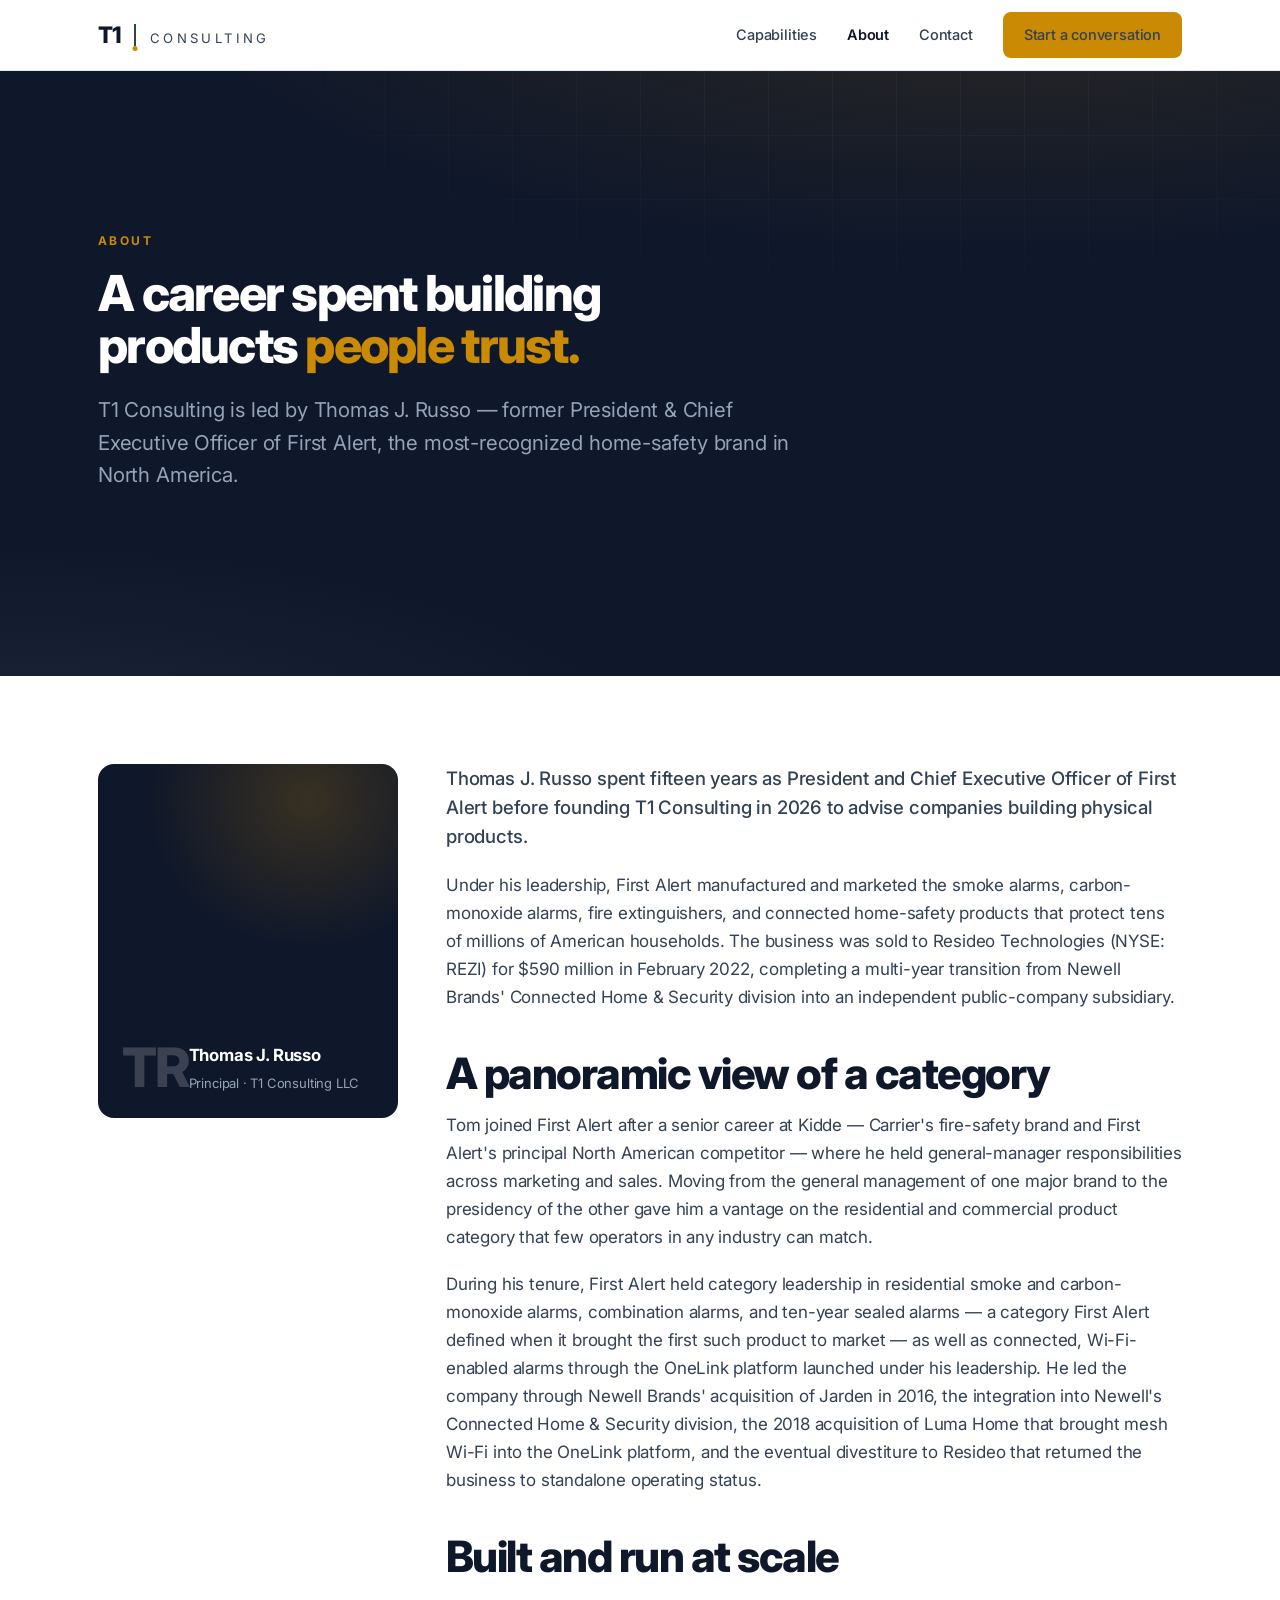
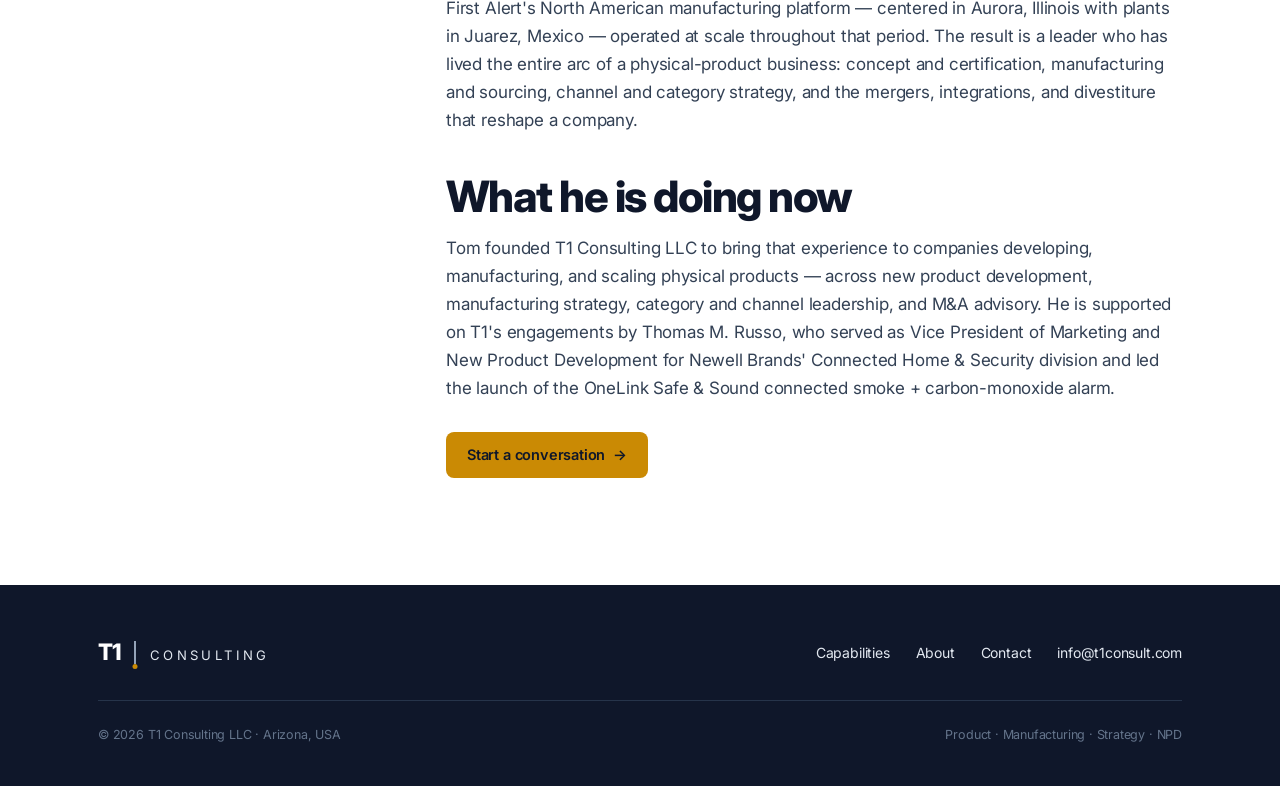
==== about/index.html @ 6d318691 "T1 Consulting marketing site: multi-section static site (Home/Services/About/Contact) with value-pro" ====
<!doctype html>
<html lang="en">
<head>
<meta charset="utf-8">
<meta name="viewport" content="width=device-width, initial-scale=1">
<title>About — T1 Consulting</title>
<meta name="description" content="T1 Consulting is led by Thomas J. Russo, former President &amp; CEO of First Alert — fifteen years running one of North America's most trusted product brands.">
<meta name="robots" content="index,follow">
<link rel="canonical" href="https://t1consult.com/about/">
<meta property="og:type" content="profile">
<meta property="og:title" content="About — T1 Consulting">
<meta property="og:description" content="Led by a former product-brand President &amp; CEO with a panoramic view of product, manufacturing, and category strategy.">
<meta property="og:url" content="https://t1consult.com/about/">
<link rel="preconnect" href="https://fonts.googleapis.com">
<link rel="preconnect" href="https://fonts.gstatic.com" crossorigin>
<link href="https://fonts.googleapis.com/css2?family=Inter:wght@300;400;500;600;700;800&display=swap" rel="stylesheet">
<link rel="stylesheet" href="/assets/styles.css">
</head>
<body>

<header class="site">
  <div class="wrap nav">
    <a class="brand" href="/" aria-label="T1 Consulting home">
      <span class="mark">T1</span><span class="div"></span><span class="word">Consulting</span>
    </a>
    <nav class="links">
      <a href="/services/">Capabilities</a>
      <a href="/about/" class="active">About</a>
      <a href="/contact/">Contact</a>
      <a class="btn btn--gold" href="/contact/">Start a conversation</a>
    </nav>
  </div>
</header>

<section class="hero hero--sub">
  <div class="wrap">
    <p class="eyebrow eyebrow--light">About</p>
    <h1 style="margin-top:16px">A career spent building products <span class="accent">people trust.</span></h1>
    <p class="lede">T1 Consulting is led by Thomas J. Russo — former President &amp; Chief Executive Officer of First Alert, the most-recognized home-safety brand in North America.</p>
  </div>
</section>

<section>
  <div class="wrap">
    <div class="portrait-band">
      <div class="portrait">
        <div class="initials">TR</div>
        <div class="who">
          <div class="n">Thomas J. Russo</div>
          <div class="r">Principal · T1 Consulting LLC</div>
        </div>
      </div>
      <div class="prose">
        <p class="lead-para">Thomas J. Russo spent fifteen years as President and Chief Executive Officer of First Alert before founding T1 Consulting in 2026 to advise companies building physical products.</p>
        <p>Under his leadership, First Alert manufactured and marketed the smoke alarms, carbon-monoxide alarms, fire extinguishers, and connected home-safety products that protect tens of millions of American households. The business was sold to Resideo Technologies (NYSE: REZI) for $590&nbsp;million in February 2022, completing a multi-year transition from Newell Brands' Connected Home &amp; Security division into an independent public-company subsidiary.</p>

        <h2>A panoramic view of a category</h2>
        <p>Tom joined First Alert after a senior career at Kidde — Carrier's fire-safety brand and First Alert's principal North American competitor — where he held general-manager responsibilities across marketing and sales. Moving from the general management of one major brand to the presidency of the other gave him a vantage on the residential and commercial product category that few operators in any industry can match.</p>
        <p>During his tenure, First Alert held category leadership in residential smoke and carbon-monoxide alarms, combination alarms, and ten-year sealed alarms — a category First Alert defined when it brought the first such product to market — as well as connected, Wi-Fi-enabled alarms through the OneLink platform launched under his leadership. He led the company through Newell Brands' acquisition of Jarden in 2016, the integration into Newell's Connected Home &amp; Security division, the 2018 acquisition of Luma Home that brought mesh Wi-Fi into the OneLink platform, and the eventual divestiture to Resideo that returned the business to standalone operating status.</p>

        <h2>Built and run at scale</h2>
        <p>First Alert's North American manufacturing platform — centered in Aurora, Illinois with plants in Juarez, Mexico — operated at scale throughout that period. The result is a leader who has lived the entire arc of a physical-product business: concept and certification, manufacturing and sourcing, channel and category strategy, and the mergers, integrations, and divestiture that reshape a company.</p>

        <h2>What he is doing now</h2>
        <p>Tom founded T1 Consulting LLC to bring that experience to companies developing, manufacturing, and scaling physical products — across new product development, manufacturing strategy, category and channel leadership, and M&amp;A advisory. He is supported on T1's engagements by Thomas M. Russo, who served as Vice President of Marketing and New Product Development for Newell Brands' Connected Home &amp; Security division and led the launch of the OneLink Safe &amp; Sound connected smoke + carbon-monoxide alarm.</p>

        <p style="margin-top:30px"><a class="btn btn--gold" href="/contact/">Start a conversation &nbsp;→</a></p>
      </div>
    </div>
  </div>
</section>

<footer class="site">
  <div class="wrap">
    <div class="row">
      <a class="brand brand--light" href="/" aria-label="T1 Consulting home">
        <span class="mark">T1</span><span class="div"></span><span class="word">Consulting</span>
      </a>
      <nav class="links">
        <a href="/services/">Capabilities</a>
        <a href="/about/">About</a>
        <a href="/contact/">Contact</a>
        <a href="mailto:info@t1consult.com">info@t1consult.com</a>
      </nav>
    </div>
    <div class="fine">
      <span>© 2026 T1 Consulting LLC · Arizona, USA</span>
      <span>Product · Manufacturing · Strategy · NPD</span>
    </div>
  </div>
</footer>

</body>
</html>
---- assets/styles.css ----
/* T1 Consulting — shared design system
   Brand tokens derive from the logo set: navy #0F172A, slate #334155, gold #CA8A04, Inter.
   Single source of truth linked from every page (no build step). */

:root {
  --navy:#0F172A;       /* primary ink / dark surfaces */
  --navy-2:#1E293B;     /* raised dark surface */
  --slate:#334155;      /* secondary text */
  --slate-2:#475569;
  --muted:#64748B;      /* tertiary / captions */
  --gold:#CA8A04;       /* accent */
  --gold-2:#A16207;     /* accent hover / deep */
  --gold-soft:#FEF3C7;  /* gold wash */
  --line:#E2E8F0;       /* hairlines on light */
  --line-d:#26344A;     /* hairlines on dark */
  --paper:#FFFFFF;
  --mist:#F8FAFC;
  --mist-2:#F1F5F9;
  --ink-on-dark:#E2E8F0;
  --muted-on-dark:#94A3B8;

  --font:'Inter', system-ui, -apple-system, BlinkMacSystemFont, 'Segoe UI', sans-serif;
  --max:1140px;
  --ease:cubic-bezier(0.4,0.0,0.2,1);
  --shadow-sm:0 1px 2px rgba(15,23,42,0.04), 0 1px 3px rgba(15,23,42,0.06);
  --shadow-md:0 10px 30px -12px rgba(15,23,42,0.18);
}

* { box-sizing:border-box; }
html { scroll-behavior:smooth; -webkit-text-size-adjust:100%; }
body {
  margin:0;
  font-family:var(--font);
  color:var(--navy);
  background:var(--paper);
  line-height:1.65;
  font-size:17px;
  letter-spacing:-0.011em;
  -webkit-font-smoothing:antialiased;
  text-rendering:optimizeLegibility;
}
h1,h2,h3,h4 { margin:0; font-weight:800; letter-spacing:-0.035em; line-height:1.06; color:var(--navy); }
h1 { font-size:clamp(2.5rem,5.6vw,4.1rem); }
h2 { font-size:clamp(1.9rem,3.6vw,2.7rem); }
h3 { font-size:1.22rem; letter-spacing:-0.02em; }
p { margin:0 0 1.1em; }
a { color:inherit; text-decoration:none; }
img,svg { display:block; max-width:100%; }
strong { font-weight:700; }

.wrap { width:100%; max-width:var(--max); margin:0 auto; padding:0 28px; }
.eyebrow {
  font-weight:700; font-size:12px; letter-spacing:0.2em; text-transform:uppercase;
  color:var(--gold-2);
}
.eyebrow--light { color:var(--gold); }
.lede { font-size:clamp(1.06rem,1.7vw,1.28rem); line-height:1.6; color:var(--slate); }

/* ---------- Brand lockup (CSS reproduction of logo-B) ---------- */
.brand { display:inline-flex; align-items:baseline; gap:13px; }
.brand .mark { font-weight:800; font-size:1.42rem; letter-spacing:-0.06em; color:var(--navy); line-height:1; }
.brand .div {
  align-self:stretch; width:1.5px; background:var(--slate);
  position:relative; margin:0 1px;
}
.brand .div::after {
  content:""; position:absolute; left:50%; bottom:-5px; width:5px; height:5px;
  border-radius:50%; background:var(--gold); transform:translateX(-50%);
}
.brand .word {
  font-weight:400; font-size:0.82rem; letter-spacing:0.26em; text-transform:uppercase;
  color:var(--slate); line-height:1;
}
.brand--light .mark { color:#FFFFFF; }
.brand--light .div { background:var(--muted-on-dark); }
.brand--light .word { color:var(--ink-on-dark); }

/* ---------- Header ---------- */
header.site {
  position:sticky; top:0; z-index:30;
  background:rgba(255,255,255,0.82);
  backdrop-filter:saturate(160%) blur(12px);
  border-bottom:1px solid var(--line);
}
.nav { display:flex; align-items:center; justify-content:space-between; height:70px; }
.nav .links { display:flex; align-items:center; gap:30px; }
.nav .links a { font-weight:500; font-size:14.5px; color:var(--slate); transition:color .15s var(--ease); }
.nav .links a:hover, .nav .links a.active { color:var(--navy); }
.nav .links a.active { font-weight:600; }
.btn {
  display:inline-flex; align-items:center; gap:8px; font-weight:600; font-size:14.5px;
  padding:10px 20px; border-radius:8px; transition:all .18s var(--ease); cursor:pointer;
  border:1px solid transparent;
}
.btn--gold { background:var(--gold); color:var(--navy); }
.btn--gold:hover { background:var(--gold-2); color:#fff; transform:translateY(-1px); }
.btn--ghost { border-color:var(--line); color:var(--navy); background:transparent; }
.btn--ghost:hover { border-color:var(--slate); background:var(--mist); }
.btn--ghost-light { border-color:var(--line-d); color:#fff; background:transparent; }
.btn--ghost-light:hover { border-color:var(--gold); color:var(--gold); }
.btn--lg { padding:13px 26px; font-size:15.5px; }
.nav .menu-btn { display:none; }

/* ---------- Hero ---------- */
.hero { background:var(--navy); color:var(--ink-on-dark); position:relative; overflow:hidden; }
.hero::before {
  content:""; position:absolute; inset:0; pointer-events:none;
  background:
    radial-gradient(120% 90% at 78% -20%, rgba(202,138,4,0.16), transparent 55%),
    radial-gradient(90% 70% at 0% 120%, rgba(51,65,85,0.45), transparent 60%);
}
.hero::after {
  content:""; position:absolute; inset:0; pointer-events:none; opacity:.4;
  background-image:linear-gradient(var(--line-d) 1px, transparent 1px), linear-gradient(90deg, var(--line-d) 1px, transparent 1px);
  background-size:64px 64px; mask-image:radial-gradient(80% 60% at 70% 0%, #000 10%, transparent 70%);
}
.hero .wrap { position:relative; padding:96px 28px 104px; }
.hero h1 { color:#fff; max-width:18ch; margin-bottom:22px; }
.hero h1 .accent { color:var(--gold); }
.hero .lede { color:var(--muted-on-dark); max-width:54ch; margin-bottom:32px; }
.hero .cta-row { display:flex; flex-wrap:wrap; gap:14px; }
.hero--sub .wrap { padding:72px 28px 64px; }
.hero--sub h1 { font-size:clamp(2.1rem,4.2vw,3.1rem); }

/* ---------- Stat band ---------- */
.stats { background:var(--navy-2); border-top:1px solid var(--line-d); }
.stats .grid { display:grid; grid-template-columns:repeat(4,1fr); gap:28px; padding:40px 0; }
.stat .fig { font-size:1.9rem; font-weight:800; letter-spacing:-0.04em; color:#fff; line-height:1; }
.stat .fig .unit { color:var(--gold); }
.stat .cap { font-size:13px; color:var(--muted-on-dark); margin-top:8px; letter-spacing:.01em; }

/* ---------- Sections ---------- */
section { padding:88px 0; }
.section-head { max-width:50ch; margin-bottom:44px; }
.section-head.center { margin-left:auto; margin-right:auto; text-align:center; }
.section-head h2 { margin-bottom:14px; }
.alt { background:var(--mist); border-top:1px solid var(--line); border-bottom:1px solid var(--line); }

/* ---------- Capability cards ---------- */
.cards { display:grid; grid-template-columns:repeat(2,1fr); gap:18px; }
.card {
  background:var(--paper); border:1px solid var(--line); border-radius:14px; padding:0; overflow:hidden;
  transition:border-color .2s var(--ease), transform .2s var(--ease), box-shadow .2s var(--ease);
  position:relative;
}
.card:hover { border-color:#CBD5E1; transform:translateY(-2px); box-shadow:var(--shadow-md); }
.card .thumb { aspect-ratio:3/2; background:var(--navy); overflow:hidden; border-bottom:1px solid var(--line); }
.card .thumb img { width:100%; height:100%; object-fit:cover; display:block; transition:transform .5s var(--ease); }
.card:hover .thumb img { transform:scale(1.045); }
.card .card-body { padding:26px 28px 30px; }
.card .num { font-size:12px; font-weight:700; letter-spacing:0.18em; color:var(--gold-2); }
.card h3 { margin:13px 0 10px; }
.card p { color:var(--slate); font-size:15.5px; margin:0; }
.card .tags { margin-top:18px; display:flex; flex-wrap:wrap; gap:7px; }
.tag {
  font-size:12px; font-weight:500; color:var(--slate-2); background:var(--mist-2);
  border:1px solid var(--line); border-radius:999px; padding:4px 11px;
}

/* ---------- Detailed capability rows (services page) ---------- */
.cap-row { display:grid; grid-template-columns:0.92fr 1.08fr; gap:48px; padding:52px 0; border-top:1px solid var(--line); align-items:start; }
.cap-row:first-of-type { border-top:0; }
.cap-row .visual {
  aspect-ratio:3/2; border-radius:14px; overflow:hidden; background:var(--navy);
  border:1px solid var(--line); box-shadow:var(--shadow-sm); margin-bottom:24px;
}
.cap-row .visual img { width:100%; height:100%; object-fit:cover; display:block; }
.cap-row .num-lg { font-size:13px; font-weight:700; letter-spacing:0.2em; color:var(--gold-2); text-transform:uppercase; }
.cap-row h3 { font-size:1.65rem; font-weight:800; letter-spacing:-0.03em; margin:12px 0 0; }
.cap-row .body p { color:var(--slate); }
.cap-row .body ul { margin:14px 0 0; padding:0; list-style:none; }
.cap-row .body li { position:relative; padding:7px 0 7px 26px; color:var(--slate); font-size:15.5px; border-top:1px solid var(--line); }
.cap-row .body li:first-child { border-top:0; }
.cap-row .body li::before { content:""; position:absolute; left:2px; top:15px; width:7px; height:7px; border-radius:50%; background:var(--gold); }

/* ---------- About / prose ---------- */
.prose { max-width:68ch; }
.prose h2 { margin:40px 0 14px; }
.prose h2:first-child { margin-top:0; }
.prose p { color:var(--slate); }
.lead-para { font-size:1.16rem; color:var(--navy); font-weight:500; line-height:1.55; }
.portrait-band { display:grid; grid-template-columns:300px 1fr; gap:48px; align-items:start; }
.portrait {
  background:var(--navy); border-radius:16px; aspect-ratio:1/1.18; display:flex; align-items:flex-end;
  padding:24px; color:#fff; position:relative; overflow:hidden;
}
.portrait::before { content:""; position:absolute; inset:0; background:radial-gradient(90% 70% at 70% 10%, rgba(202,138,4,0.22), transparent 60%); }
.portrait .initials { position:relative; font-size:3.4rem; font-weight:800; letter-spacing:-0.04em; opacity:.18; line-height:1; }
.portrait .who { position:relative; }
.portrait .who .n { font-weight:700; font-size:1.05rem; }
.portrait .who .r { font-size:13px; color:var(--muted-on-dark); margin-top:3px; }

/* ---------- Quote / positioning ---------- */
.pullquote { border-left:3px solid var(--gold); padding:6px 0 6px 26px; margin:0; }
.pullquote p { font-size:clamp(1.2rem,2.4vw,1.6rem); font-weight:600; letter-spacing:-0.025em; color:var(--navy); line-height:1.4; }
.pullquote cite { display:block; margin-top:16px; font-style:normal; font-size:14px; color:var(--muted); font-weight:500; }

/* ---------- CTA band ---------- */
.cta { background:var(--navy); color:#fff; position:relative; overflow:hidden; }
.cta::before { content:""; position:absolute; inset:0; background:radial-gradient(80% 120% at 50% -20%, rgba(202,138,4,0.18), transparent 55%); }
.cta .wrap { position:relative; text-align:center; padding:84px 28px; }
.cta h2 { color:#fff; max-width:20ch; margin:0 auto 16px; }
.cta p { color:var(--muted-on-dark); max-width:48ch; margin:0 auto 28px; }

/* ---------- Contact ---------- */
.contact-card {
  border:1px solid var(--line); border-radius:16px; padding:40px; background:var(--mist);
  display:grid; grid-template-columns:1fr 1fr; gap:40px; align-items:center;
}
.contact-card .label { font-size:12px; font-weight:700; letter-spacing:0.16em; text-transform:uppercase; color:var(--gold-2); }
.contact-card .email { font-size:clamp(1.3rem,2.6vw,1.7rem); font-weight:700; letter-spacing:-0.03em; color:var(--navy); margin:8px 0 0; }
.contact-card .email:hover { color:var(--gold-2); }
.contact-note { color:var(--slate); font-size:15.5px; }

/* ---------- Footer ---------- */
footer.site { background:var(--navy); color:var(--muted-on-dark); padding:56px 0 40px; }
footer.site .row { display:flex; justify-content:space-between; align-items:flex-start; gap:30px; flex-wrap:wrap; }
footer.site .links { display:flex; gap:26px; }
footer.site .links a { font-size:14px; color:var(--ink-on-dark); }
footer.site .links a:hover { color:var(--gold); }
footer.site .fine { margin-top:36px; padding-top:24px; border-top:1px solid var(--line-d); font-size:12.5px; color:var(--muted); display:flex; justify-content:space-between; gap:16px; flex-wrap:wrap; }

/* ---------- Responsive ---------- */
@media (max-width:860px) {
  .stats .grid { grid-template-columns:repeat(2,1fr); gap:30px 20px; }
  .cards { grid-template-columns:1fr; }
  .cap-row { grid-template-columns:1fr; gap:18px; padding:40px 0; }
  .portrait-band { grid-template-columns:1fr; gap:28px; }
  .portrait { max-width:280px; aspect-ratio:1/1; }
  .contact-card { grid-template-columns:1fr; gap:24px; padding:30px; }
  .nav .links { display:none; }
}
@media (prefers-reduced-motion:reduce) { html { scroll-behavior:auto; } * { transition:none !important; } }
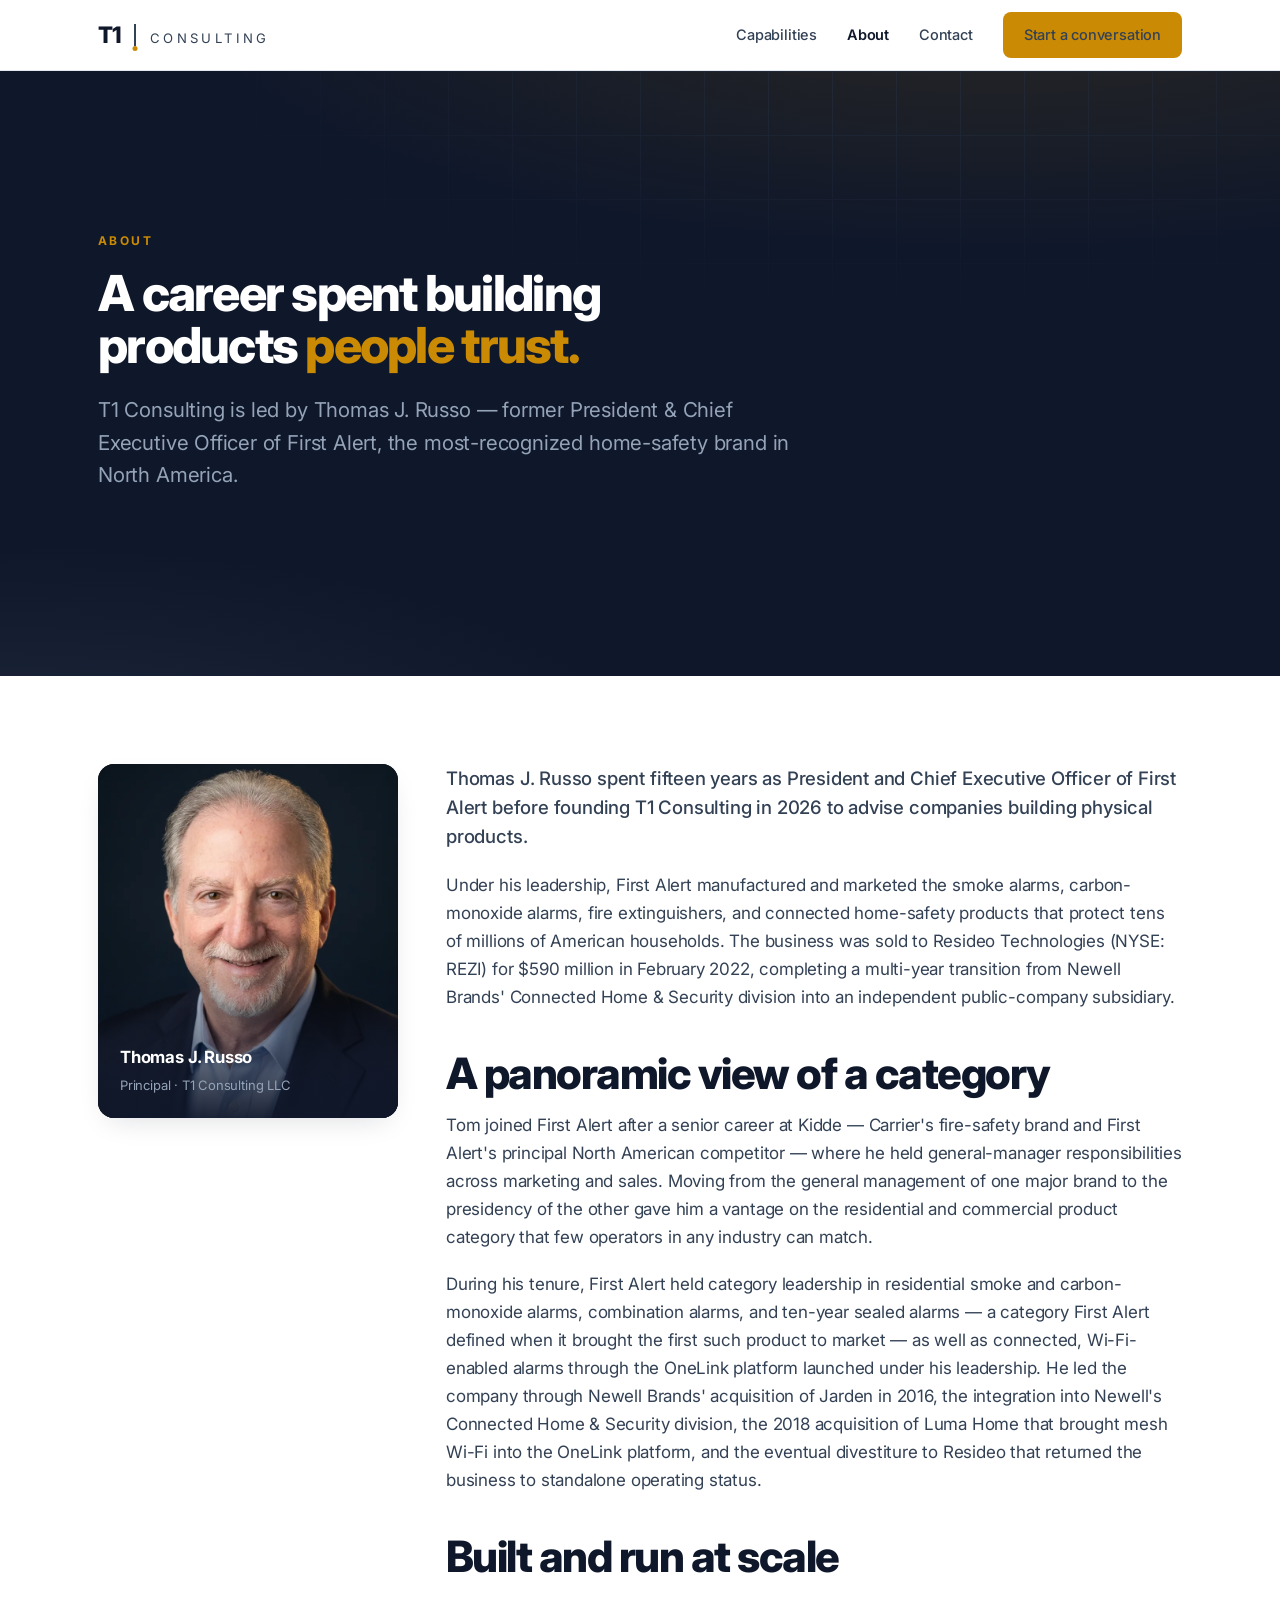
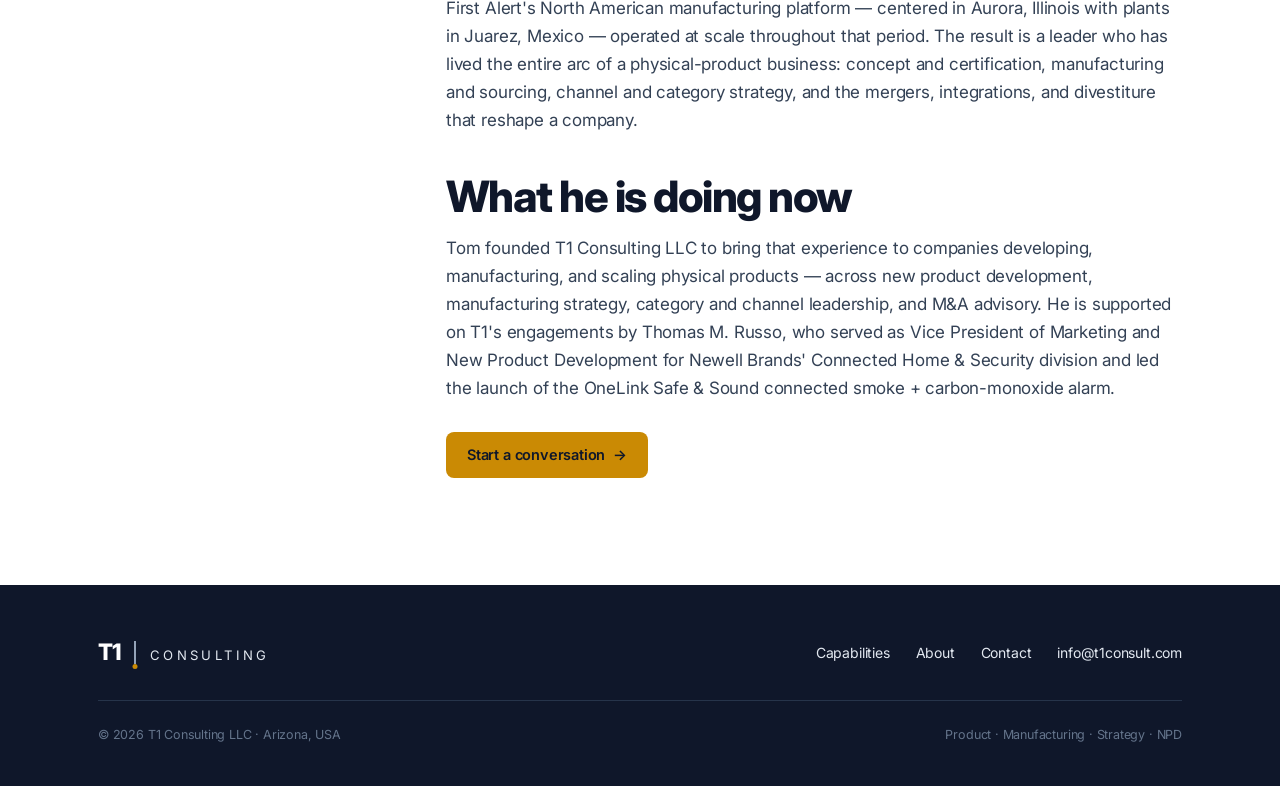
==== commit dde2fab5: "About: add professional principal headshot (Thomas J. Russo)" ====
--- a/about/index.html
+++ b/about/index.html
@@ -44,7 +44,7 @@
   <div class="wrap">
     <div class="portrait-band">
       <div class="portrait">
-        <div class="initials">TR</div>
+        <img src="/assets/img/principal-headshot.webp" width="760" height="944" loading="lazy" decoding="async" alt="Thomas J. Russo, Principal of T1 Consulting and former President &amp; CEO of First Alert">
         <div class="who">
           <div class="n">Thomas J. Russo</div>
           <div class="r">Principal · T1 Consulting LLC</div>
--- a/assets/styles.css
+++ b/assets/styles.css
@@ -182,11 +182,14 @@
 .portrait-band { display:grid; grid-template-columns:300px 1fr; gap:48px; align-items:start; }
 .portrait {
   background:var(--navy); border-radius:16px; aspect-ratio:1/1.18; display:flex; align-items:flex-end;
-  padding:24px; color:#fff; position:relative; overflow:hidden;
-}
-.portrait::before { content:""; position:absolute; inset:0; background:radial-gradient(90% 70% at 70% 10%, rgba(202,138,4,0.22), transparent 60%); }
-.portrait .initials { position:relative; font-size:3.4rem; font-weight:800; letter-spacing:-0.04em; opacity:.18; line-height:1; }
-.portrait .who { position:relative; }
+  padding:22px; color:#fff; position:relative; overflow:hidden; box-shadow:var(--shadow-md);
+}
+.portrait img { position:absolute; inset:0; width:100%; height:100%; object-fit:cover; object-position:center 18%; }
+.portrait::after {
+  content:""; position:absolute; inset:0; pointer-events:none;
+  background:linear-gradient(to top, rgba(15,23,42,0.94) 0%, rgba(15,23,42,0.45) 24%, rgba(15,23,42,0) 50%);
+}
+.portrait .who { position:relative; z-index:2; }
 .portrait .who .n { font-weight:700; font-size:1.05rem; }
 .portrait .who .r { font-size:13px; color:var(--muted-on-dark); margin-top:3px; }
 
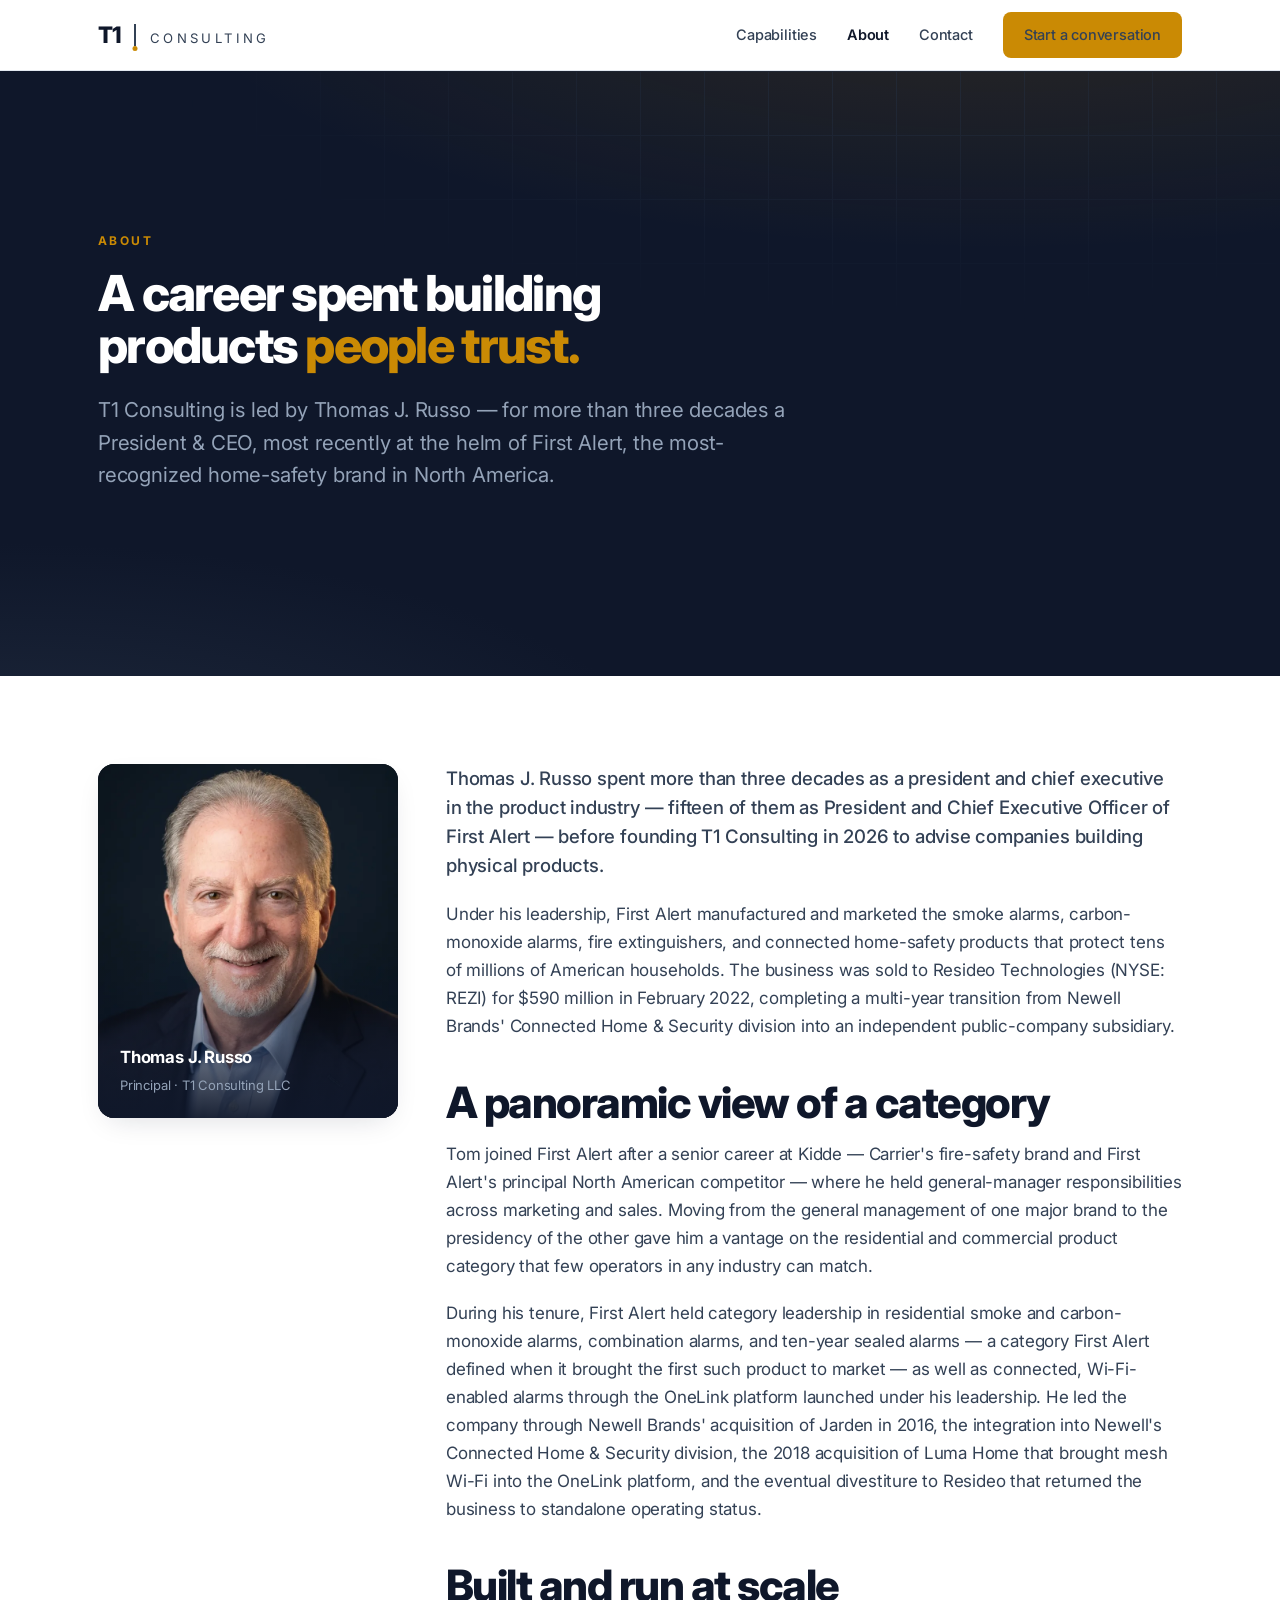
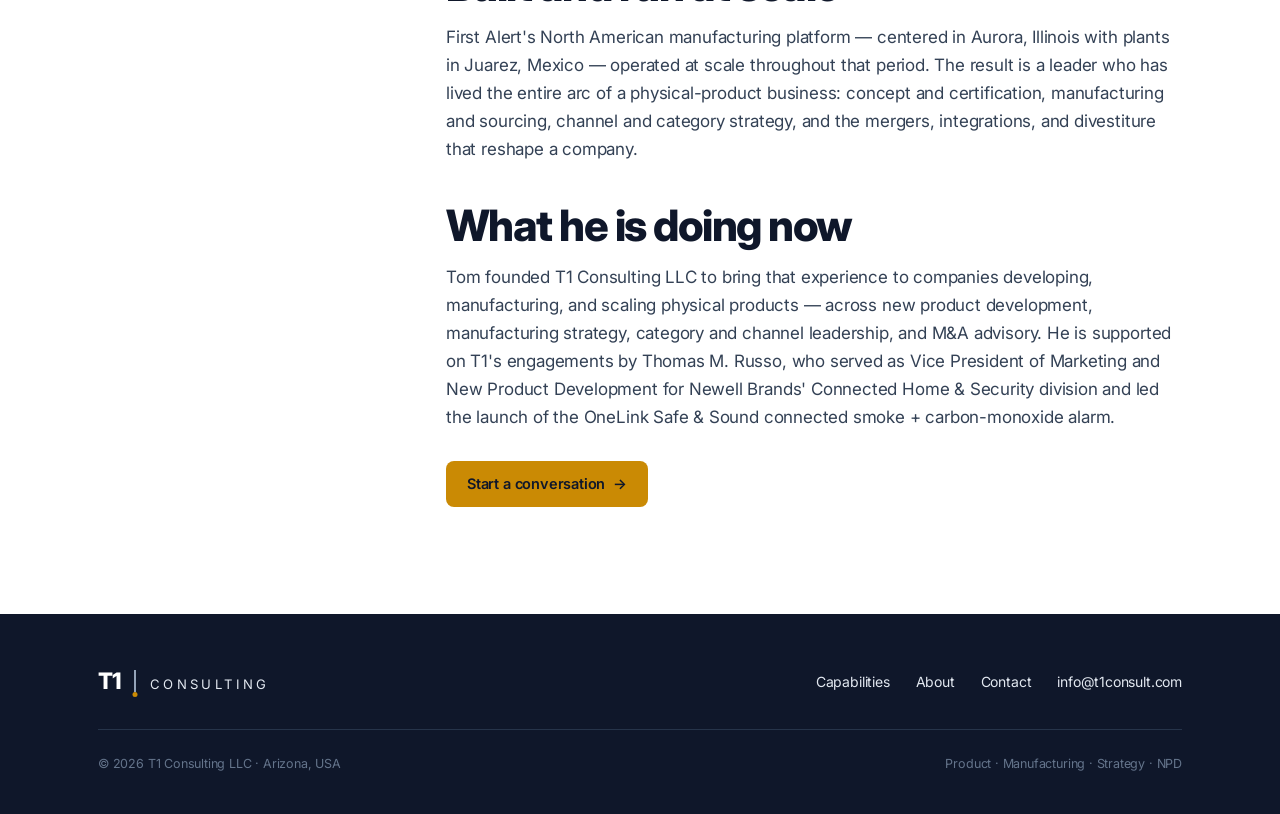
==== commit 06438609: "Copy: lead with 30+ years as President & CEO (First Alert 15 yrs kept as marquee tenure)" ====
--- a/about/index.html
+++ b/about/index.html
@@ -4,7 +4,7 @@
 <meta charset="utf-8">
 <meta name="viewport" content="width=device-width, initial-scale=1">
 <title>About — T1 Consulting</title>
-<meta name="description" content="T1 Consulting is led by Thomas J. Russo, former President &amp; CEO of First Alert — fifteen years running one of North America's most trusted product brands.">
+<meta name="description" content="T1 Consulting is led by Thomas J. Russo, former President &amp; CEO of First Alert — more than three decades as a chief executive, fifteen of them leading one of North America's most trusted product brands.">
 <meta name="robots" content="index,follow">
 <link rel="canonical" href="https://t1consult.com/about/">
 <meta property="og:type" content="profile">
@@ -36,7 +36,7 @@
   <div class="wrap">
     <p class="eyebrow eyebrow--light">About</p>
     <h1 style="margin-top:16px">A career spent building products <span class="accent">people trust.</span></h1>
-    <p class="lede">T1 Consulting is led by Thomas J. Russo — former President &amp; Chief Executive Officer of First Alert, the most-recognized home-safety brand in North America.</p>
+    <p class="lede">T1 Consulting is led by Thomas J. Russo — for more than three decades a President &amp; CEO, most recently at the helm of First Alert, the most-recognized home-safety brand in North America.</p>
   </div>
 </section>
 
@@ -51,7 +51,7 @@
         </div>
       </div>
       <div class="prose">
-        <p class="lead-para">Thomas J. Russo spent fifteen years as President and Chief Executive Officer of First Alert before founding T1 Consulting in 2026 to advise companies building physical products.</p>
+        <p class="lead-para">Thomas J. Russo spent more than three decades as a president and chief executive in the product industry — fifteen of them as President and Chief Executive Officer of First Alert — before founding T1 Consulting in 2026 to advise companies building physical products.</p>
         <p>Under his leadership, First Alert manufactured and marketed the smoke alarms, carbon-monoxide alarms, fire extinguishers, and connected home-safety products that protect tens of millions of American households. The business was sold to Resideo Technologies (NYSE: REZI) for $590&nbsp;million in February 2022, completing a multi-year transition from Newell Brands' Connected Home &amp; Security division into an independent public-company subsidiary.</p>
 
         <h2>A panoramic view of a category</h2>
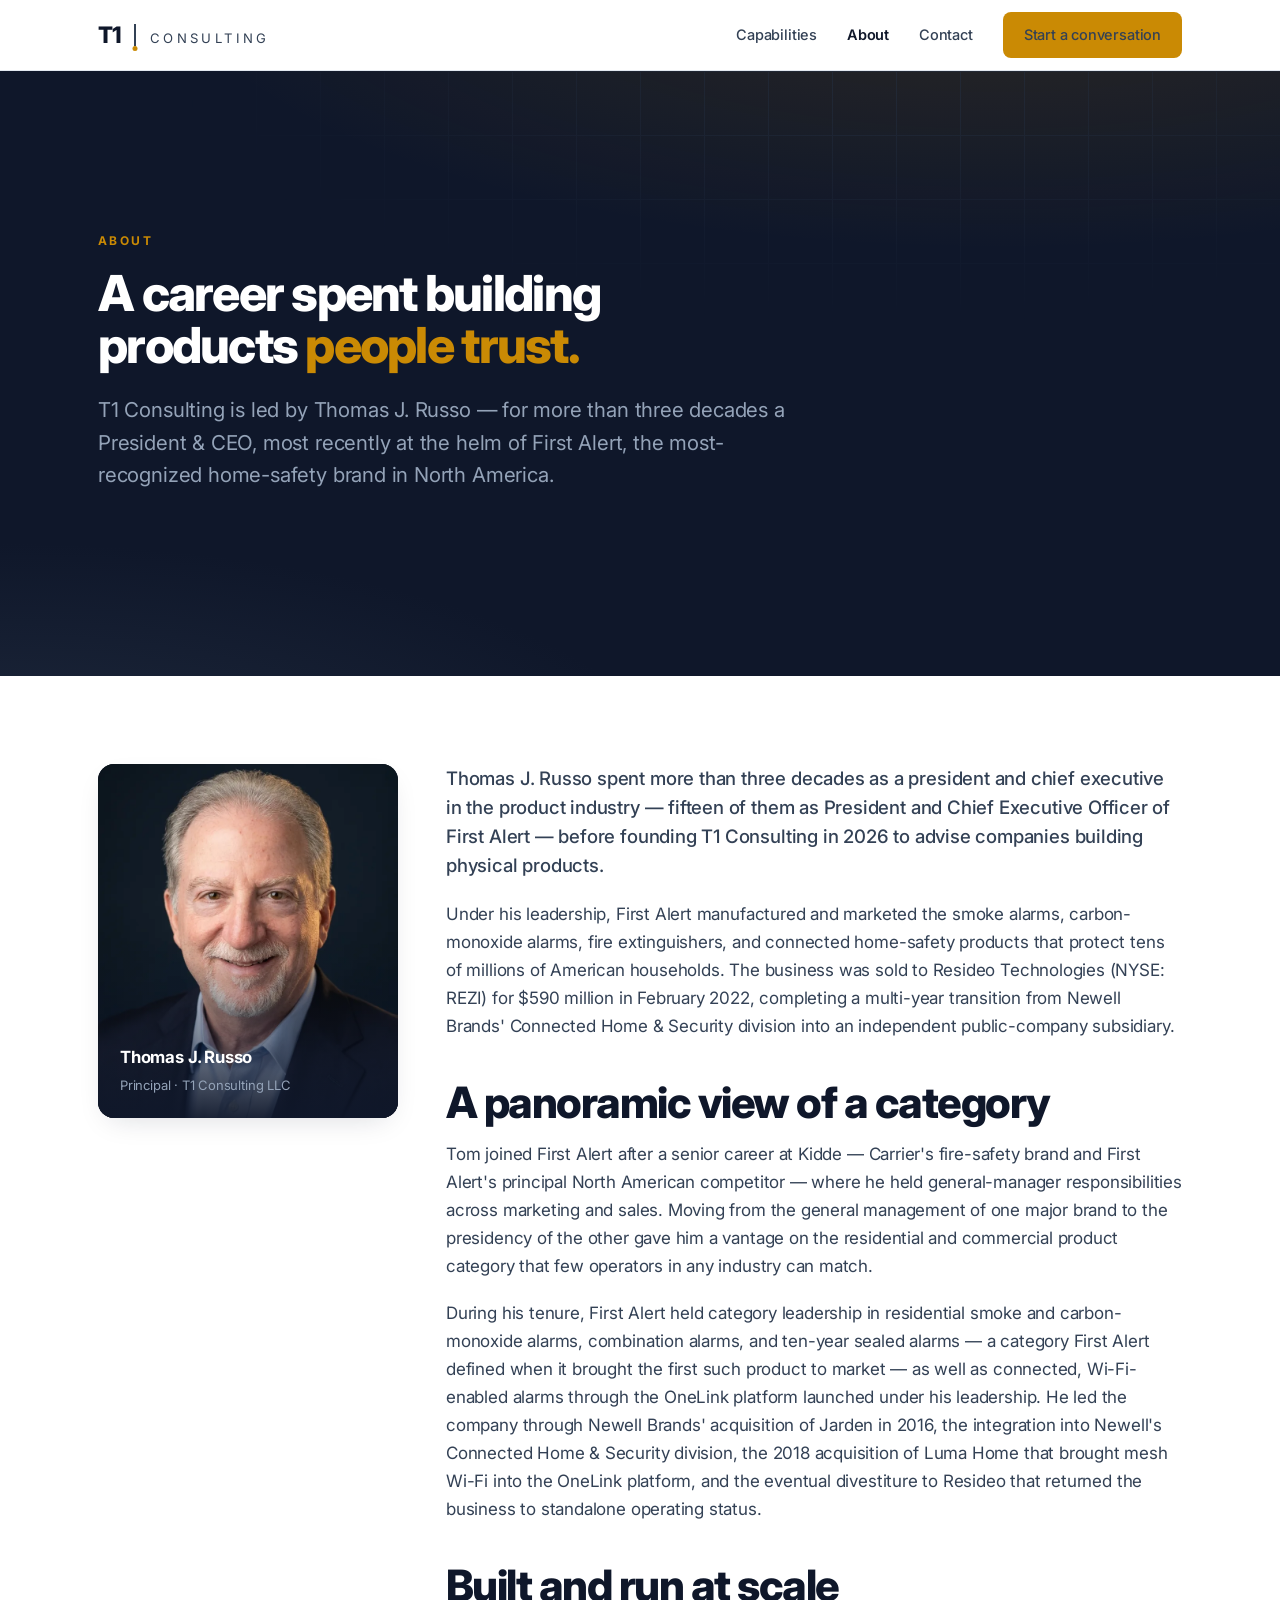
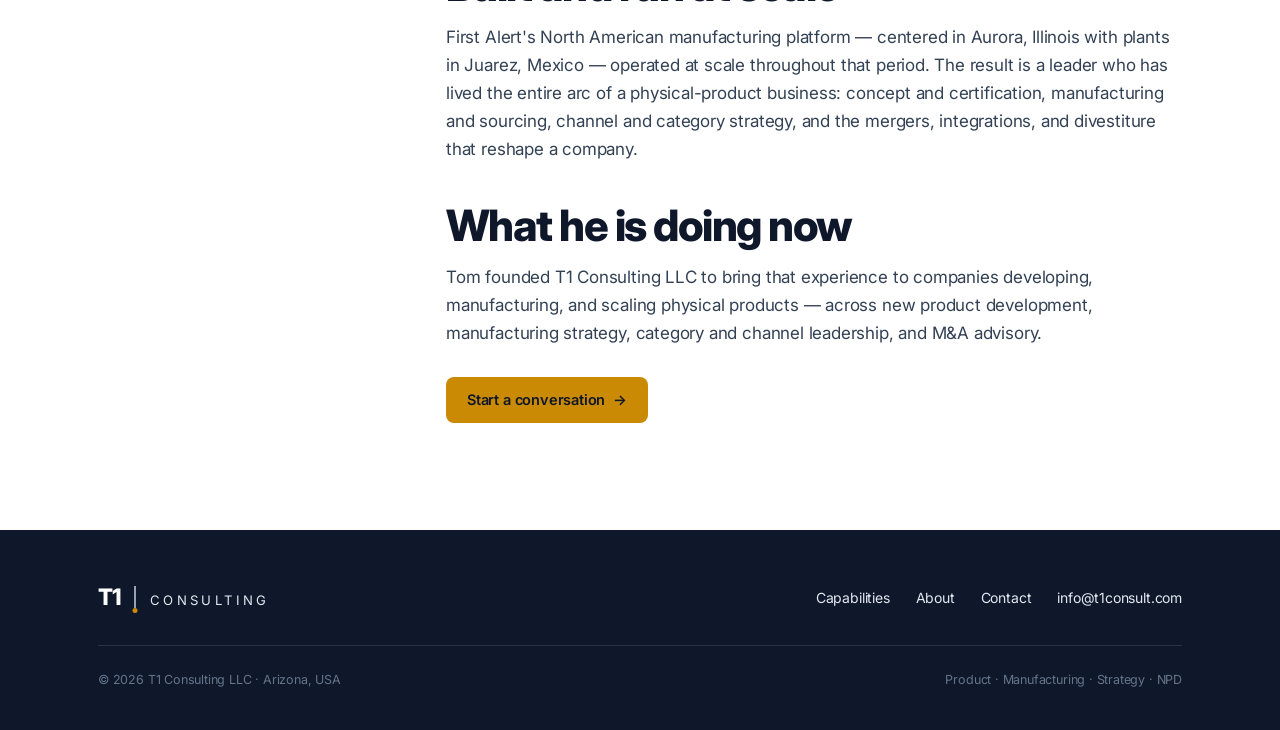
==== commit e0bc3ba2: "About: remove supporting-personnel reference (principal-only positioning)" ====
--- a/about/index.html
+++ b/about/index.html
@@ -62,7 +62,7 @@
         <p>First Alert's North American manufacturing platform — centered in Aurora, Illinois with plants in Juarez, Mexico — operated at scale throughout that period. The result is a leader who has lived the entire arc of a physical-product business: concept and certification, manufacturing and sourcing, channel and category strategy, and the mergers, integrations, and divestiture that reshape a company.</p>
 
         <h2>What he is doing now</h2>
-        <p>Tom founded T1 Consulting LLC to bring that experience to companies developing, manufacturing, and scaling physical products — across new product development, manufacturing strategy, category and channel leadership, and M&amp;A advisory. He is supported on T1's engagements by Thomas M. Russo, who served as Vice President of Marketing and New Product Development for Newell Brands' Connected Home &amp; Security division and led the launch of the OneLink Safe &amp; Sound connected smoke + carbon-monoxide alarm.</p>
+        <p>Tom founded T1 Consulting LLC to bring that experience to companies developing, manufacturing, and scaling physical products — across new product development, manufacturing strategy, category and channel leadership, and M&amp;A advisory.</p>
 
         <p style="margin-top:30px"><a class="btn btn--gold" href="/contact/">Start a conversation &nbsp;→</a></p>
       </div>
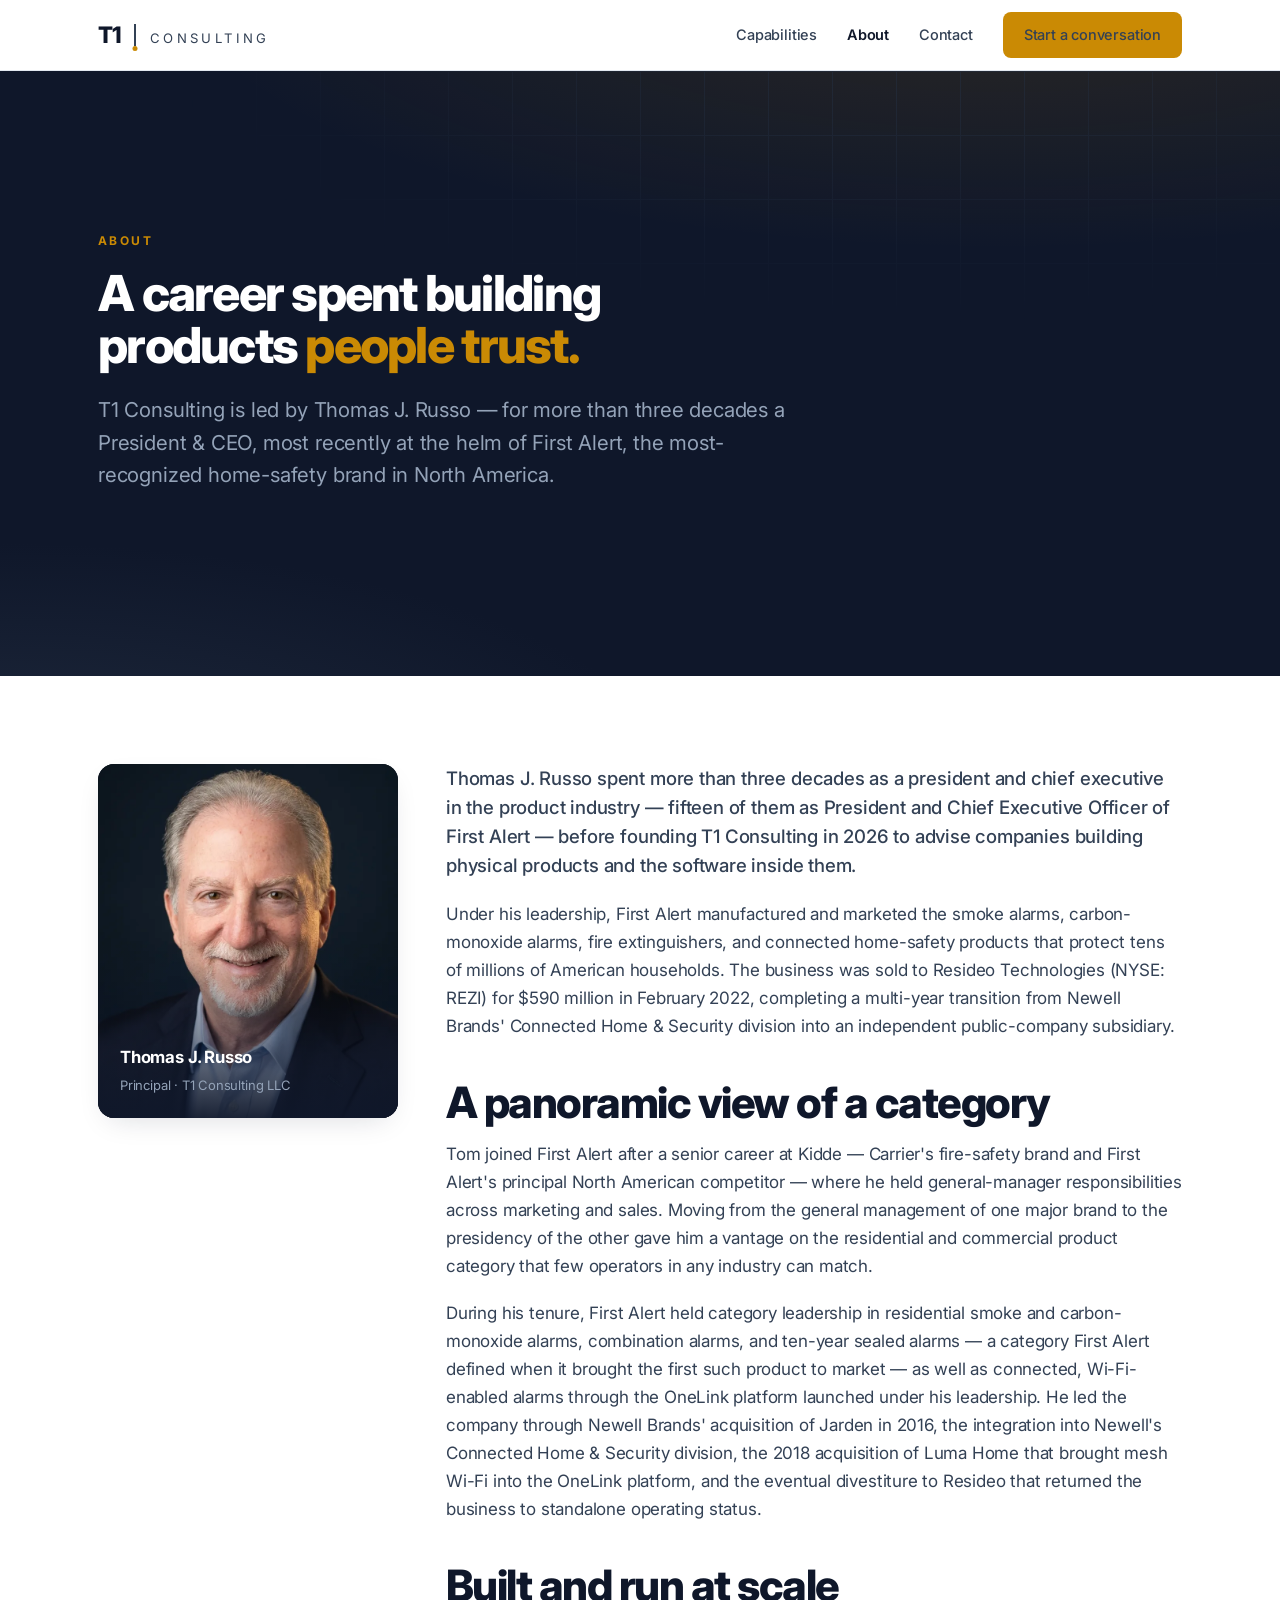
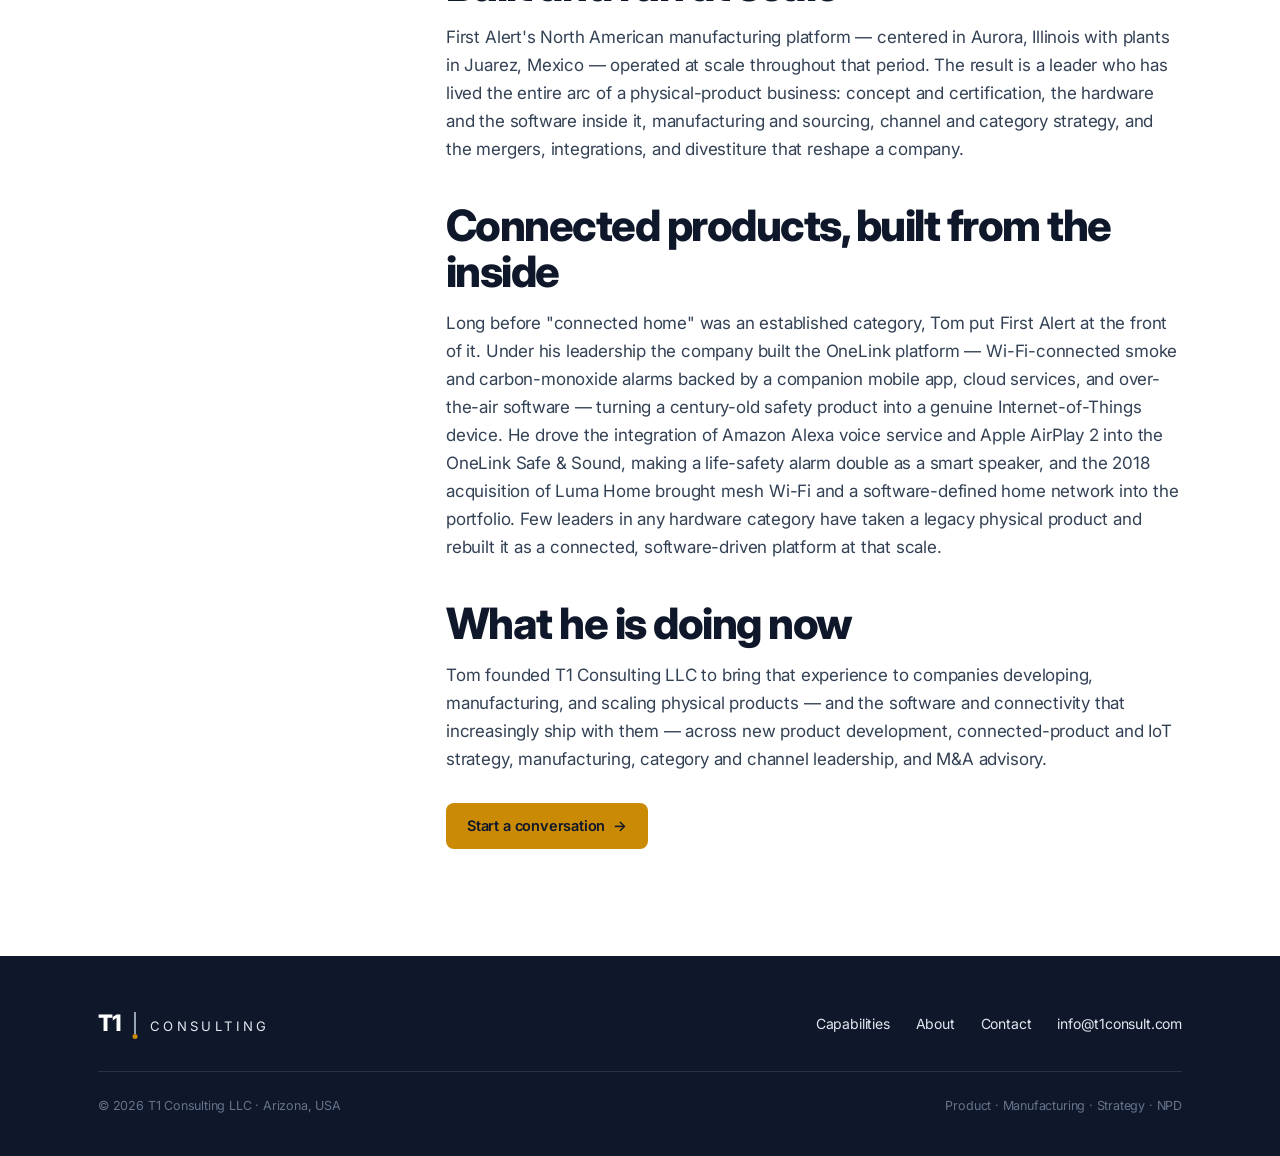
==== commit 5bc5a74e: "Add connected-products/software/IoT substance: About bio section, Services capability (Connect), hom" ====
--- a/about/index.html
+++ b/about/index.html
@@ -51,7 +51,7 @@
         </div>
       </div>
       <div class="prose">
-        <p class="lead-para">Thomas J. Russo spent more than three decades as a president and chief executive in the product industry — fifteen of them as President and Chief Executive Officer of First Alert — before founding T1 Consulting in 2026 to advise companies building physical products.</p>
+        <p class="lead-para">Thomas J. Russo spent more than three decades as a president and chief executive in the product industry — fifteen of them as President and Chief Executive Officer of First Alert — before founding T1 Consulting in 2026 to advise companies building physical products and the software inside them.</p>
         <p>Under his leadership, First Alert manufactured and marketed the smoke alarms, carbon-monoxide alarms, fire extinguishers, and connected home-safety products that protect tens of millions of American households. The business was sold to Resideo Technologies (NYSE: REZI) for $590&nbsp;million in February 2022, completing a multi-year transition from Newell Brands' Connected Home &amp; Security division into an independent public-company subsidiary.</p>
 
         <h2>A panoramic view of a category</h2>
@@ -59,10 +59,13 @@
         <p>During his tenure, First Alert held category leadership in residential smoke and carbon-monoxide alarms, combination alarms, and ten-year sealed alarms — a category First Alert defined when it brought the first such product to market — as well as connected, Wi-Fi-enabled alarms through the OneLink platform launched under his leadership. He led the company through Newell Brands' acquisition of Jarden in 2016, the integration into Newell's Connected Home &amp; Security division, the 2018 acquisition of Luma Home that brought mesh Wi-Fi into the OneLink platform, and the eventual divestiture to Resideo that returned the business to standalone operating status.</p>
 
         <h2>Built and run at scale</h2>
-        <p>First Alert's North American manufacturing platform — centered in Aurora, Illinois with plants in Juarez, Mexico — operated at scale throughout that period. The result is a leader who has lived the entire arc of a physical-product business: concept and certification, manufacturing and sourcing, channel and category strategy, and the mergers, integrations, and divestiture that reshape a company.</p>
+        <p>First Alert's North American manufacturing platform — centered in Aurora, Illinois with plants in Juarez, Mexico — operated at scale throughout that period. The result is a leader who has lived the entire arc of a physical-product business: concept and certification, the hardware and the software inside it, manufacturing and sourcing, channel and category strategy, and the mergers, integrations, and divestiture that reshape a company.</p>
+
+        <h2>Connected products, built from the inside</h2>
+        <p>Long before "connected home" was an established category, Tom put First Alert at the front of it. Under his leadership the company built the OneLink platform — Wi-Fi-connected smoke and carbon-monoxide alarms backed by a companion mobile app, cloud services, and over-the-air software — turning a century-old safety product into a genuine Internet-of-Things device. He drove the integration of Amazon Alexa voice service and Apple AirPlay 2 into the OneLink Safe &amp; Sound, making a life-safety alarm double as a smart speaker, and the 2018 acquisition of Luma Home brought mesh Wi-Fi and a software-defined home network into the portfolio. Few leaders in any hardware category have taken a legacy physical product and rebuilt it as a connected, software-driven platform at that scale.</p>
 
         <h2>What he is doing now</h2>
-        <p>Tom founded T1 Consulting LLC to bring that experience to companies developing, manufacturing, and scaling physical products — across new product development, manufacturing strategy, category and channel leadership, and M&amp;A advisory.</p>
+        <p>Tom founded T1 Consulting LLC to bring that experience to companies developing, manufacturing, and scaling physical products — and the software and connectivity that increasingly ship with them — across new product development, connected-product and IoT strategy, manufacturing, category and channel leadership, and M&amp;A advisory.</p>
 
         <p style="margin-top:30px"><a class="btn btn--gold" href="/contact/">Start a conversation &nbsp;→</a></p>
       </div>
